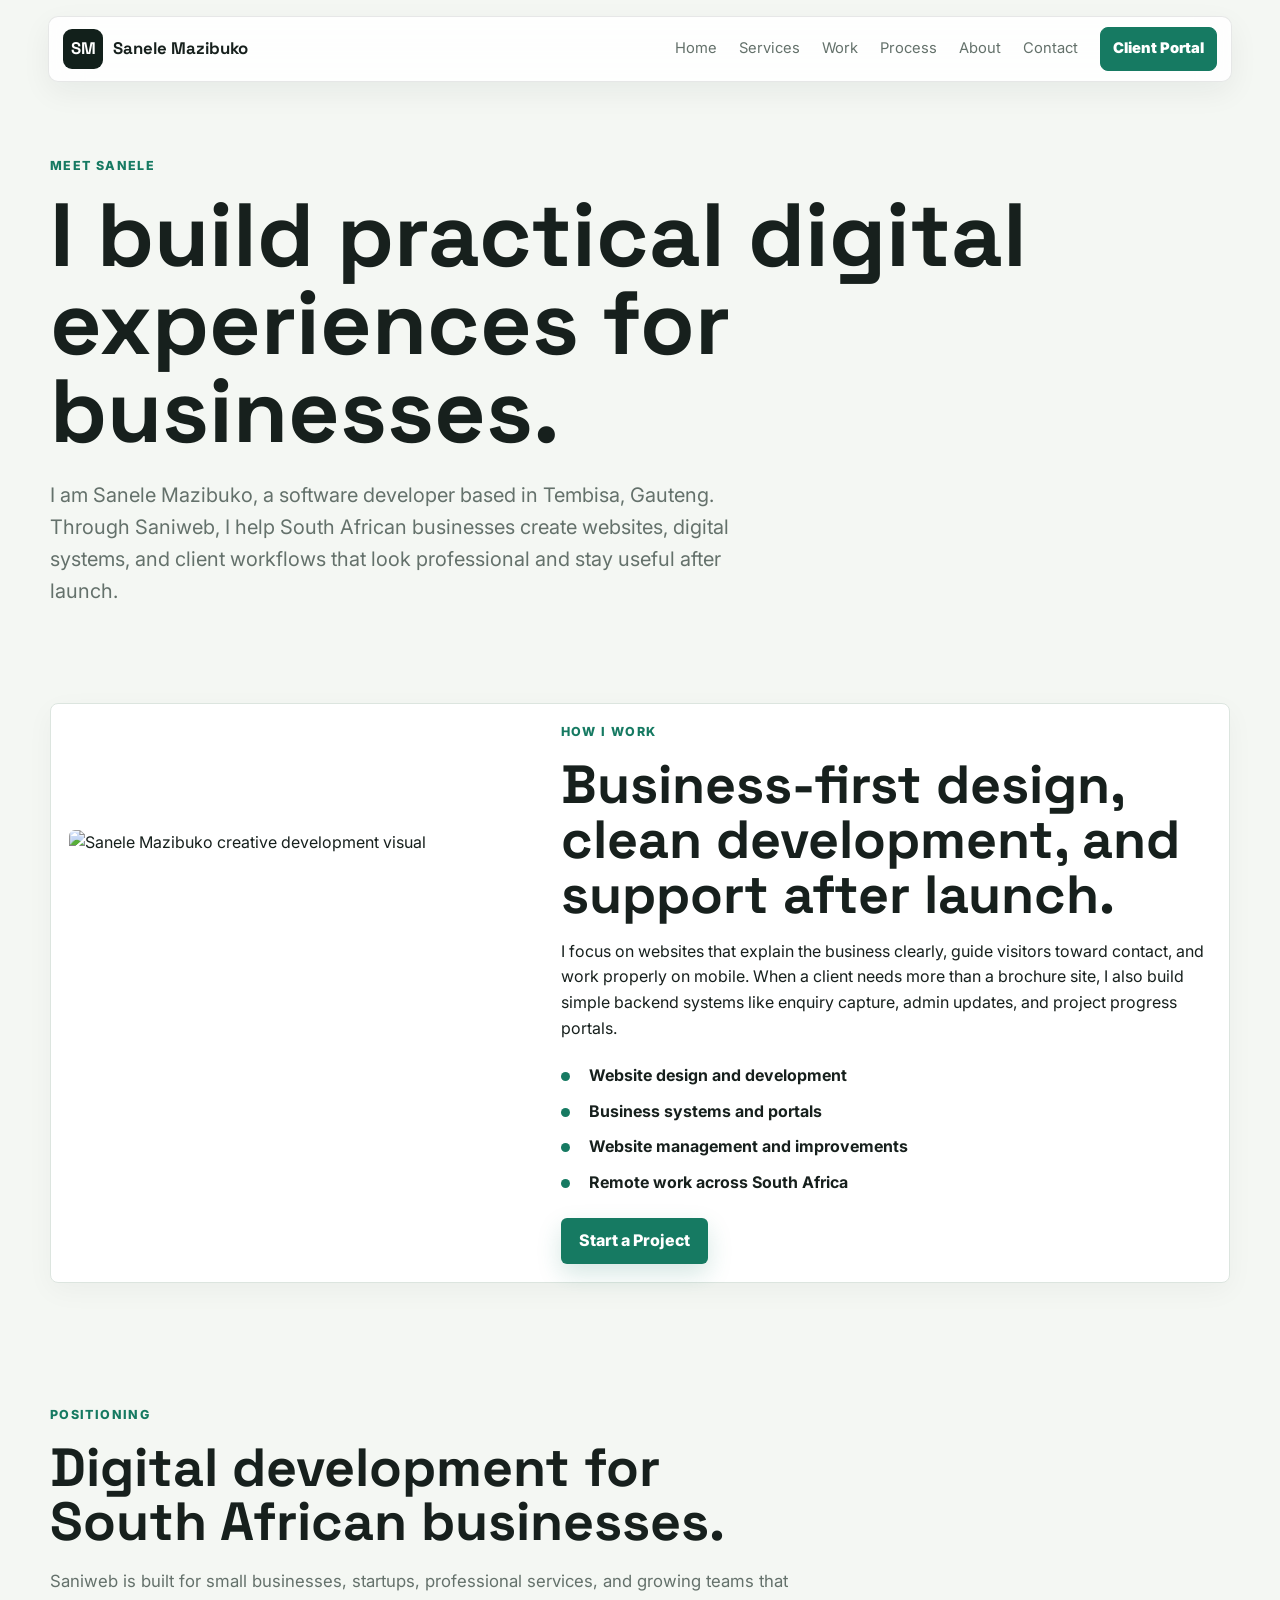
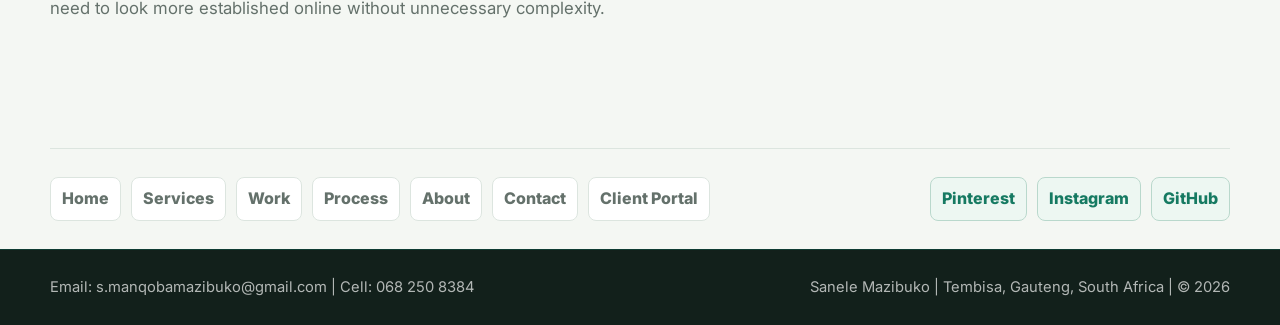
==== about.html @ ef124797 "Publish website to GitHub Pages" ====
<!DOCTYPE html>
<html lang="en">
<head>
  <meta charset="UTF-8" />
  <meta name="viewport" content="width=device-width, initial-scale=1.0" />
  <meta name="description" content="Meet Sanele Mazibuko, the software developer behind Saniweb, building websites and digital systems for South African businesses." />
  <title>About | Sanele Mazibuko</title>
  <link rel="preconnect" href="https://fonts.googleapis.com" />
  <link rel="preconnect" href="https://fonts.gstatic.com" crossorigin />
  <link href="https://fonts.googleapis.com/css2?family=Inter:wght@400;500;600;700;800&family=Space+Grotesk:wght@600;700&display=swap" rel="stylesheet" />
  <link rel="stylesheet" href="styles.css" />
</head>
<body>
  <div class="cursor-glow" aria-hidden="true"></div>
  <header class="site-header">
    <nav class="nav-shell" aria-label="Main navigation">
      <a class="brand" href="index.html" aria-label="Sanele Mazibuko home"><span class="brand-mark">SM</span><span class="brand-name">Sanele Mazibuko</span></a>
      <div class="nav-links"><a href="index.html">Home</a><a href="services.html">Services</a><a href="work.html">Work</a><a href="process.html">Process</a><a href="about.html">About</a><a href="contact.html">Contact</a><a class="nav-portal" href="login.html">Client Portal</a></div>
    </nav>
  </header>
  <main>
    <section class="page-hero section-wrap reveal">
      <p class="eyebrow dark">Meet Sanele</p>
      <h1>I build practical digital experiences for businesses.</h1>
      <p class="hero-copy">I am Sanele Mazibuko, a software developer based in Tembisa, Gauteng. Through Saniweb, I help South African businesses create websites, digital systems, and client workflows that look professional and stay useful after launch.</p>
    </section>
    <section class="about-detail section-wrap no-top">
      <div class="about-layout reveal">
        <img src="images/Dopey.jpg" alt="Sanele Mazibuko creative development visual" />
        <div>
          <p class="eyebrow dark">How I Work</p>
          <h2>Business-first design, clean development, and support after launch.</h2>
          <p>I focus on websites that explain the business clearly, guide visitors toward contact, and work properly on mobile. When a client needs more than a brochure site, I also build simple backend systems like enquiry capture, admin updates, and project progress portals.</p>
          <ul class="feature-list">
            <li>Website design and development</li>
            <li>Business systems and portals</li>
            <li>Website management and improvements</li>
            <li>Remote work across South Africa</li>
          </ul>
          <a class="button primary" href="contact.html">Start a Project</a>
        </div>
      </div>
    </section>
    <section class="why-section section-wrap no-top">
      <div class="section-heading reveal">
        <p class="eyebrow dark">Positioning</p>
        <h2>Digital development for South African businesses.</h2>
        <p>Saniweb is built for small businesses, startups, professional services, and growing teams that need to look more established online without unnecessary complexity.</p>
      </div>
    </section>
  </main>
  <section class="pre-footer section-wrap"><div class="shortcut-links" aria-label="Shortcut links"><a href="index.html">Home</a><a href="services.html">Services</a><a href="work.html">Work</a><a href="process.html">Process</a><a href="about.html">About</a><a href="contact.html">Contact</a><a href="login.html">Client Portal</a></div><div class="social-links" aria-label="Social links"><a href="https://pin.it/64vM7cFOm" target="_blank" rel="noopener">Pinterest</a><a href="https://www.instagram.com/might.be.sani?stkn=MWJxbGgycHRqeTBucQ==" target="_blank" rel="noopener">Instagram</a><a href="https://github.com/Manqoba275" target="_blank" rel="noopener">GitHub</a></div></section>
  <footer class="site-footer"><div class="footer-shell"><p>Email: s.manqobamazibuko@gmail.com | Cell: 068 250 8384</p><p>Sanele Mazibuko | Tembisa, Gauteng, South Africa | &copy; 2026</p></div></footer>
  <script src="script.js"></script>
</body>
</html>
---- styles.css ----
/* Use border-box sizing so spacing is easier to reason about. */
* { box-sizing: border-box; }
/* Define the main design tokens used across the website. */
:root {
  --ink: #f4f7f6;
  --muted: #a5b0ad;
  --paper: #070908;
  --white: #ffffff;
  --line: rgba(255, 255, 255, 0.14);
  --accent: #00e0c7;
  --accent-2: #ff5a3d;
  --deep: #050706;
  --panel: #101413;
  --panel-2: #161c1a;
  --shadow: 0 24px 70px rgba(0, 0, 0, 0.42);
}
/* Smooth scroll creates a polished section-jump experience. */
html { scroll-behavior: smooth; }
/* Style the full page with a premium neutral base. */
body {
  margin: 0;
  color: var(--ink);
  background:
    radial-gradient(circle at 20% 10%, rgba(0, 224, 199, 0.12), transparent 28%),
    radial-gradient(circle at 82% 36%, rgba(255, 90, 61, 0.08), transparent 26%),
    var(--paper);
  font-family: "Inter", Arial, sans-serif;
  line-height: 1.6;
}
/* Make images responsive by default. */
img { max-width: 100%; display: block; }
/* Keep links visually clean and inherit nearby color. */
a { color: inherit; text-decoration: none; }
/* Add an animated glow that follows the pointer. */
.cursor-glow {
  position: fixed;
  width: 80px;
  height: 80px;
  left: var(--cursor-x, 50%);
  top: var(--cursor-y, 50%);
  transform: translate(-50%, -50%);
  pointer-events: none;
  background: radial-gradient(circle, rgba(0, 224, 199, 0.07), transparent 68%);
  z-index: 1;
  transition: opacity 0.8s ease;
}
/* Keep the header fixed so customers can contact quickly. */
.site-header {
  position: fixed;
  top: 0;
  left: 0;
  right: 0;
  z-index: 10;
  padding: 18px clamp(16px, 4vw, 48px);
}
/* Create a glassy navigation shell. */
.nav-shell {
  max-width: 1180px;
  margin: 0 auto;
  display: flex;
  align-items: center;
  justify-content: space-between;
  gap: 24px;
  padding: 12px 14px;
  border: 1px solid rgba(255, 255, 255, 0.08);
  border-radius: 8px;
  color: var(--white);
  background: rgba(5, 7, 6, 0.42);
  box-shadow: 0 18px 60px rgba(0, 0, 0, 0.18);
  backdrop-filter: blur(18px);
}
/* Align the logo and brand name. */
.brand {
  display: inline-flex;
  align-items: center;
  gap: 10px;
  font-family: "Space Grotesk", sans-serif;
  font-size: 1.05rem;
  font-weight: 700;
  letter-spacing: 0;
}
/* Turn the initials into a compact animated name mark. */
.brand-mark {
  display: inline-grid;
  place-items: center;
  width: 42px;
  height: 42px;
  border-radius: 8px;
  color: var(--deep);
  background: linear-gradient(135deg, var(--accent), #f7fff9 52%, var(--accent-2));
  box-shadow: 0 0 34px rgba(0, 224, 199, 0.26);
  animation: markPulse 4.8s ease-in-out infinite;
}
/* Keep the typed name prominent without needing a logo image. */
.brand-name {
  max-width: 220px;
  line-height: 1.05;
}
/* Arrange navigation links horizontally. */
.nav-links {
  display: flex;
  align-items: center;
  gap: clamp(10px, 1.8vw, 22px);
  color: rgba(255, 255, 255, 0.82);
  font-size: 0.92rem;
}
/* Animate navigation links on hover. */
.nav-links a {
  position: relative;
  padding: 8px 0;
  transition: color 0.75s ease, transform 0.75s ease;
}
/* Draw a smooth hover line under header links. */
.nav-links a::after {
  content: "";
  position: absolute;
  left: 0;
  right: 0;
  bottom: 0;
  height: 2px;
  background: var(--accent);
  transform: scaleX(0);
  transform-origin: left;
  transition: transform 0.75s ease;
}
/* Lift and brighten links when hovered. */
.nav-links a:hover {
  color: #9ffbf0;
  transform: translateY(-2px);
}
/* Reveal the hover line under header links. */
.nav-links a:hover::after {
  transform: scaleX(1);
}
/* Make the client portal secondary but easy to find. */
.nav-links .nav-portal {
  padding: 9px 12px;
  border: 1px solid rgba(0, 224, 199, 0.34);
  border-radius: 8px;
  color: var(--deep);
  background: var(--accent);
  font-weight: 900;
}
.nav-links .nav-portal::after { display: none; }
.nav-links .nav-portal:hover {
  color: var(--deep);
  background: #d7fff9;
}
/* Style the small header call to action. */
.nav-cta {
  padding: 10px 14px;
  border-radius: 32px;
  color: var(--deep);
  background: var(--accent);
  font-weight: 700;
  transition: transform 0.75s ease, background 0.75s ease;
}
/* Add button movement on hover. */
.nav-cta:hover {
  transform: translateY(-2px);
  background: #d7fff9;
}
/* Define full-width bands used by hero and contact areas. */
.section-band {
  position: relative;
  overflow: hidden;
}
/* Define the default inner page width. */
.section-wrap {
  width: min(1180px, calc(100% - 32px));
  margin: 0 auto;
}
/* Build a strong first viewport hero. */
.hero {
  min-height: 94vh;
  display: grid;
  align-items: end;
  padding: 150px clamp(16px, 4vw, 48px) 38px;
  color: var(--white);
}
/* Split the home hero into text and image columns. */
.hero-split {
  position: relative;
  z-index: 2;
  display: grid;
  grid-template-columns: minmax(0, 0.95fr) minmax(280px, 0.72fr);
  gap: clamp(28px, 5vw, 76px);
  align-items: center;
  width: min(1180px, 100%);
  margin: 0 auto;
}
/* Position the background image behind hero content. */
.hero-bg {
  position: absolute;
  inset: 0;
  width: 100%;
  height: 100%;
  object-fit: cover;
  z-index: 0;
  transition: filter 1.4s ease, transform 1.4s ease;
}
/* Blur the hero background slightly after the visitor starts scrolling. */
body.is-scrolled .hero-bg {
  filter: blur(8px) brightness(0.82);
  transform: scale(1.04);
}
/* Create hero contrast with layered darkness. */
.hero-overlay {
  position: absolute;
  inset: 0;
  background:
    linear-gradient(90deg, rgba(3, 5, 5, 0.94), rgba(3, 5, 5, 0.7), rgba(3, 5, 5, 0.9)),
    linear-gradient(180deg, rgba(0, 224, 199, 0.12), rgba(255, 90, 61, 0.06));
  z-index: 0;
}
/* Position hero content above the background. */
.hero-content {
  position: relative;
  z-index: 2;
  width: min(760px, 100%);
  margin: 0;
  padding-bottom: 32px;
  animation: slideInText 1.4s ease both;
}
/* Style the image placed beside the homepage text. */
.hero-visual {
  position: relative;
  z-index: 2;
  align-self: center;
}
/* Frame the code image with a polished dark treatment. */
.hero-visual img {
  width: 100%;
  aspect-ratio: 4 / 5;
  object-fit: cover;
  border: 0;
  border-radius: 32px;
  box-shadow: var(--shadow);
  filter: saturate(1.05) contrast(1.08);
  animation: imageDrift 9s ease-in-out infinite;
  transition: transform 0.9s ease, filter 0.9s ease, border-color 0.9s ease;
}
/* Make the homepage image respond when hovered. */
.hero-visual:hover img {
  animation: none;
  border-color: rgba(0, 224, 199, 0.54);
  filter: saturate(1.18) contrast(1.12);
  transform: translateY(-8px) scale(1.02);
}
/* Add a small floating badge over the homepage image. */
.hero-visual-badge {
  position: absolute;
  left: 18px;
  bottom: 18px;
  max-width: calc(100% - 36px);
  padding: 10px 12px;
  border: 1px solid rgba(0, 224, 199, 0.32);
  border-radius: 8px;
  color: var(--deep);
  background: linear-gradient(135deg, var(--accent), #b8fff5);
  font-weight: 800;
  box-shadow: 0 14px 38px rgba(0, 0, 0, 0.28);
}
/* Style section labels. */
.eyebrow {
  margin: 0 0 16px;
  color: #9ffbf0;
  font-weight: 800;
  letter-spacing: 0;
  text-transform: uppercase;
  font-size: 0.78rem;
}
/* Make dark-section labels fit light backgrounds. */
.eyebrow.dark { color: var(--accent); }
/* Style the main hero heading. */
h1 {
  margin: 0;
  max-width: 980px;
  font-family: "Space Grotesk", sans-serif;
  font-size: clamp(3rem, 7vw, 6.2rem);
  line-height: 0.94;
  letter-spacing: 0;
}
/* Style standard section headings. */
h2 {
  margin: 0;
  font-family: "Space Grotesk", sans-serif;
  font-size: clamp(2.15rem, 5vw, 4.2rem);
  line-height: 1;
  letter-spacing: 0;
}
/* Style inner-page hero sections. */
.page-hero {
  padding: 164px 0 56px;
}
/* Keep page hero text readable. */
.page-hero h1 {
  max-width: 980px;
  font-size: clamp(2.7rem, 7vw, 6rem);
}
/* Make inner-page hero copy fit the dark theme. */
.page-hero .hero-copy {
  color: var(--muted);
}
/* Remove top padding when a section follows a page hero. */
.no-top {
  padding-top: 30px;
}
/* Add breathing room for full-width inner page bands. */
.page-band {
  padding-top: 78px;
}
/* Style smaller card headings. */
h3 {
  margin: 0;
  font-family: "Space Grotesk", sans-serif;
  font-size: 1.35rem;
  line-height: 1.1;
}
/* Style hero supporting text. */
.hero-copy {
  max-width: 720px;
  margin: 24px 0 0;
  color: rgba(255, 255, 255, 0.82);
  font-size: clamp(1rem, 2vw, 1.25rem);
}
/* Arrange hero buttons. */
.hero-actions {
  display: flex;
  flex-wrap: wrap;
  gap: 14px;
  margin-top: 34px;
}
/* Keep the homepage trust line close to the action buttons. */
.trust-line {
  margin: 18px 0 0;
  color: rgba(255, 255, 255, 0.78);
  font-weight: 800;
}
/* Create a reusable button style. */
.button {
  display: inline-flex;
  align-items: center;
  justify-content: center;
  min-height: 48px;
  padding: 0 20px;
  border: 0;
  border-radius: 8px;
  font: inherit;
  font-weight: 800;
  cursor: pointer;
  transition: transform 0.75s ease, box-shadow 0.75s ease, background 0.75s ease;
}
/* Style the main action button. */
.button.primary {
  color: var(--deep);
  background: linear-gradient(135deg, var(--accent), #b8fff5);
  box-shadow: 0 16px 44px rgba(0, 224, 199, 0.28);
  position: relative;
  overflow: hidden;
}
/* Add a subtle shine across primary buttons. */
.button.primary::after {
  content: "";
  position: absolute;
  inset: 0;
  background: linear-gradient(110deg, transparent 20%, rgba(255, 255, 255, 0.62), transparent 56%);
  transform: translateX(-120%);
  transition: transform 0.9s ease;
}
.button.primary:hover::after { transform: translateX(120%); }
/* Style secondary transparent buttons. */
.button.ghost {
  color: var(--white);
  border: 1px solid rgba(0, 224, 199, 0.32);
  background: rgba(0, 224, 199, 0.08);
}
/* Lift buttons when hovered. */
.button:hover {
  transform: translateY(-3px);
  box-shadow: 0 20px 50px rgba(17, 19, 21, 0.22);
}
/* Layout hero metrics in a glass strip. */
.hero-metrics {
  position: relative;
  z-index: 2;
  width: min(1180px, 100%);
  margin: 0 auto;
  display: grid;
  grid-template-columns: repeat(3, 1fr);
  gap: 18px;
}
/* Space the moved homepage metrics below the What I Do copy. */
.service-metrics {
  margin: -16px 0 34px;
}
/* Space each metric cell. */
.hero-metrics article {
  padding: 0;
  border-right: 0;
}
/* Remove the final right border. */
.hero-metrics article:last-child { border-right: 0; }
/* Make metric values stand out. */
.hero-metrics strong {
  display: block;
  font-family: "Space Grotesk", sans-serif;
  font-size: 2rem;
}
/* Style metric captions. */
.hero-metrics span {
  color: rgba(255, 255, 255, 0.74);
}
/* Add generous spacing to service and process sections. */
.services,
.process {
  padding: 108px 0;
}
/* Keep intro text readable. */
.section-heading {
  max-width: 760px;
  margin-bottom: 42px;
}
/* Style section intro paragraphs. */
.section-heading p:last-child {
  margin: 18px 0 0;
  color: var(--muted);
  font-size: 1.05rem;
}
/* Build the responsive services grid. */
.service-grid {
  display: grid;
  grid-template-columns: repeat(4, 1fr);
  gap: 18px;
}
/* Limit compact homepage cards to three columns. */
.compact-grid {
  grid-template-columns: repeat(4, 1fr);
}
/* Style individual service cards. */
.service-card {
  position: relative;
  overflow: hidden;
  min-height: 310px;
  padding: 28px;
  border: 1px solid var(--line);
  border-radius: 8px;
  background: linear-gradient(180deg, rgba(22, 28, 26, 0.96), rgba(10, 14, 13, 0.96));
  box-shadow: 0 12px 40px rgba(0, 0, 0, 0.24);
  transition: transform 0.9s ease, box-shadow 0.9s ease, border-color 0.9s ease, opacity 0.9s ease;
}
/* Add a premium moving edge glow to service cards. */
.service-card::before,
.project-card::before,
.portal-card::before,
.contact-form::before,
.admin-panel::before,
.email-marketing-panel::before {
  content: "";
  position: absolute;
  inset: -1px;
  border-radius: inherit;
  background: linear-gradient(135deg, rgba(0, 224, 199, 0.38), transparent 34%, rgba(255, 90, 61, 0.22));
  opacity: 0;
  pointer-events: none;
  transition: opacity 0.8s ease;
}
.service-card:hover::before,
.project-card:hover::before,
.portal-card:hover::before,
.contact-form:hover::before,
.admin-panel:hover::before,
.email-marketing-panel:hover::before {
  opacity: 1;
}
/* Lift service cards on hover. */
.service-card:hover {
  transform: translateY(-8px);
  border-color: rgba(0, 224, 199, 0.45);
  box-shadow: var(--shadow);
}
/* Shrink homepage service cards when another card is being hovered. */
.compact-grid:has(.service-card:hover) .service-card {
  opacity: 0.58;
  transform: scale(0.92);
}
/* Expand the active homepage service card above the others. */
.compact-grid:has(.service-card:hover) .service-card:hover {
  position: relative;
  z-index: 3;
  opacity: 1;
  transform: translateY(-10px) scale(1.08);
  border-color: rgba(0, 224, 199, 0.56);
  box-shadow: var(--shadow);
}
/* Style numeric service icons. */
.service-icon {
  display: inline-flex;
  align-items: center;
  justify-content: center;
  width: 46px;
  height: 46px;
  margin-bottom: 52px;
  border-radius: 8px;
  color: var(--deep);
  background: var(--accent);
  font-weight: 800;
}
/* Style service descriptions. */
.service-card p {
  margin: 18px 0 0;
  color: var(--muted);
}
/* Shared grids for business proof sections. */
.selected-work,
.why-section,
.who-section,
.about-preview,
.about-detail {
  padding-bottom: 108px;
}
/* Build case-study and about layouts. */
.case-card,
.about-layout {
  display: grid;
  grid-template-columns: minmax(280px, 0.8fr) minmax(0, 1.2fr);
  gap: clamp(24px, 5vw, 58px);
  align-items: center;
  padding: 26px;
  border: 1px solid rgba(0, 224, 199, 0.16);
  border-radius: 8px;
  background: linear-gradient(145deg, rgba(22, 28, 26, 0.96), rgba(9, 12, 11, 0.98));
  box-shadow: var(--shadow);
}
.case-card img,
.about-layout img {
  width: 100%;
  aspect-ratio: 4 / 3;
  object-fit: cover;
  border-radius: 8px;
}
/* Keep feature lists clean and easy to scan. */
.feature-list {
  list-style: none;
  display: grid;
  gap: 10px;
  margin: 22px 0;
  padding: 0;
}
.feature-list li {
  position: relative;
  padding-left: 28px;
  color: var(--ink);
  font-weight: 700;
}
.feature-list li::before {
  content: "";
  position: absolute;
  left: 0;
  top: 9px;
  width: 12px;
  height: 12px;
  border-radius: 4px;
  background: var(--accent);
  box-shadow: 0 0 18px rgba(0, 224, 199, 0.24);
}
/* Layout reasons and audience cards. */
.reason-grid,
.help-grid {
  display: grid;
  grid-template-columns: repeat(4, minmax(0, 1fr));
  gap: 18px;
}
.reason-card,
.help-card,
.package-card {
  position: relative;
  overflow: hidden;
  padding: 26px;
  border: 1px solid var(--line);
  border-radius: 8px;
  background: linear-gradient(180deg, rgba(22, 28, 26, 0.96), rgba(10, 14, 13, 0.96));
  box-shadow: 0 12px 40px rgba(0, 0, 0, 0.22);
  transition: transform 0.8s ease, border-color 0.8s ease, box-shadow 0.8s ease;
}
.reason-card:hover,
.help-card:hover,
.package-card:hover {
  transform: translateY(-7px);
  border-color: rgba(0, 224, 199, 0.45);
  box-shadow: var(--shadow);
}
.reason-card span {
  display: block;
  margin-bottom: 34px;
  color: var(--accent);
  font-weight: 900;
}
.reason-card p,
.help-card p,
.package-card p {
  color: var(--muted);
}
/* Style package pricing. */
.package-grid {
  display: grid;
  grid-template-columns: repeat(3, minmax(0, 1fr));
  gap: 18px;
}
.package-card {
  display: flex;
  min-height: 520px;
  flex-direction: column;
}
.featured-package {
  border-color: rgba(0, 224, 199, 0.44);
  background:
    linear-gradient(145deg, rgba(0, 224, 199, 0.14), rgba(255, 90, 61, 0.08)),
    linear-gradient(180deg, rgba(22, 28, 26, 0.98), rgba(10, 14, 13, 0.98));
}
.price {
  display: block;
  margin: 8px 0 8px;
  color: #9ffbf0;
  font-family: "Space Grotesk", sans-serif;
  font-size: 1.45rem;
}
.package-card .button {
  margin-top: auto;
}
/* Convert section calls to action into strong closing panels. */
.section-cta,
.final-cta-panel {
  margin-top: 48px;
  padding: 30px;
  border: 1px solid rgba(0, 224, 199, 0.18);
  border-radius: 8px;
  background:
    linear-gradient(135deg, rgba(0, 224, 199, 0.12), rgba(255, 90, 61, 0.08)),
    rgba(10, 14, 13, 0.96);
}
.section-cta {
  display: flex;
  align-items: center;
  justify-content: space-between;
  gap: 18px;
}
.final-cta {
  padding-bottom: 108px;
}
.final-cta-panel {
  display: grid;
  gap: 18px;
  text-align: center;
  place-items: center;
}
/* Style the dark portfolio proof band. */
.dark-panel {
  background:
    linear-gradient(135deg, rgba(13, 18, 17, 0.98), rgba(5, 7, 6, 0.98)),
    var(--deep);
}
/* Lay out the work section. */
.work-layout {
  display: grid;
  grid-template-columns: 0.9fr 1.1fr;
  gap: clamp(34px, 6vw, 84px);
  align-items: center;
  padding: 112px 0;
}
/* Style the work copy paragraph. */
.work-copy p:not(.eyebrow) {
  margin: 22px 0 0;
  color: var(--muted);
  font-size: 1.05rem;
}
/* Remove default list spacing and bullets. */
.check-list {
  list-style: none;
  padding: 0;
  margin: 26px 0 0;
  display: grid;
  gap: 12px;
}
/* Add custom check items. */
.check-list li {
  position: relative;
  padding-left: 30px;
  color: var(--ink);
  font-weight: 700;
}
/* Draw the custom check marker. */
.check-list li::before {
  content: "";
  position: absolute;
  left: 0;
  top: 8px;
  width: 14px;
  height: 14px;
  border-radius: 4px;
  background: var(--accent);
}
/* Create the portfolio visual area. */
.showcase {
  position: relative;
  min-height: 520px;
}
/* Style the showcase image. */
.showcase > img {
  width: 82%;
  height: 520px;
  object-fit: cover;
  margin-left: auto;
  border-radius: 8px;
  box-shadow: var(--shadow);
}
/* Style the floating code card. */
.code-card {
  position: absolute;
  left: 0;
  bottom: 38px;
  width: min(360px, 88%);
  padding: 18px;
  border-radius: 8px;
  color: #eafaf7;
  background: rgba(5, 7, 6, 0.94);
  box-shadow: var(--shadow);
  transform: rotate(-2deg);
  animation: floatCard 8s ease-in-out infinite;
}
/* Display the fake window dots. */
.dot-row {
  display: flex;
  gap: 7px;
  margin-bottom: 14px;
}
/* Style each fake window dot. */
.dot-row i {
  width: 10px;
  height: 10px;
  border-radius: 50%;
  background: var(--accent-2);
}
/* Style code text inside the card. */
pre {
  margin: 0;
  white-space: pre-wrap;
  font-size: 0.92rem;
}
/* Build the timeline grid. */
.timeline {
  display: grid;
  grid-template-columns: repeat(3, 1fr);
  gap: 18px;
}
/* Style timeline step cards. */
.timeline-item {
  position: relative;
  overflow: hidden;
  padding: 28px;
  border-left: 4px solid var(--accent);
  border-radius: 8px;
  background: linear-gradient(180deg, rgba(22, 28, 26, 0.96), rgba(10, 14, 13, 0.96));
  box-shadow: 0 14px 40px rgba(0, 0, 0, 0.26);
  transition: transform 0.8s ease, border-color 0.8s ease;
}
.timeline-item:hover {
  transform: translateY(-7px);
  border-left-color: var(--accent-2);
}
/* Style timeline step numbers. */
.timeline-item span {
  display: block;
  margin-bottom: 38px;
  color: var(--accent);
  font-weight: 800;
}
/* Style timeline text. */
.timeline-item p {
  margin: 16px 0 0;
  color: var(--muted);
}
/* Build the final contact section. */
.contact {
  color: var(--white);
}
/* Give the standalone contact page enough height below the fixed header. */
.contact-page {
  min-height: 100vh;
  padding-top: 56px;
}
/* Position the contact image behind content. */
.contact-bg {
  position: absolute;
  inset: 0;
  width: 100%;
  height: 100%;
  object-fit: cover;
  z-index: 0;
}
/* Darken the contact image. */
.contact-overlay {
  position: absolute;
  inset: 0;
  background: linear-gradient(90deg, rgba(3, 5, 5, 0.96), rgba(3, 5, 5, 0.82));
  z-index: 0;
}
/* Layout contact text and form. */
.contact-layout {
  position: relative;
  z-index: 2;
  display: grid;
  grid-template-columns: 0.9fr 1.1fr;
  gap: clamp(30px, 6vw, 72px);
  align-items: center;
  padding: 112px 0;
}
/* Style the contact copy. */
.contact-copy p:not(.eyebrow) {
  color: rgba(255, 255, 255, 0.74);
  font-size: 1.05rem;
}
/* Arrange contact details. */
.contact-details {
  display: grid;
  gap: 8px;
  margin-top: 30px;
  font-weight: 800;
}
/* Highlight contact email. */
.contact-details a {
  color: #9ffbf0;
}
/* Style the WhatsApp contact link as a clear button. */
.whatsapp-button {
  display: inline-flex;
  width: max-content;
  align-items: center;
  justify-content: center;
  min-height: 44px;
  padding: 0 14px;
  border: 1px solid rgba(0, 224, 199, 0.28);
  border-radius: 8px;
  color: var(--deep) !important;
  background: linear-gradient(135deg, #25d366, #b8fff5);
  box-shadow: 0 14px 34px rgba(37, 211, 102, 0.2);
  transition: transform 0.75s ease, box-shadow 0.75s ease;
}
/* Lift the WhatsApp button when hovered. */
.whatsapp-button:hover {
  transform: translateY(-2px);
  box-shadow: 0 18px 42px rgba(37, 211, 102, 0.28);
}
/* Build the contact form grid. */
.contact-form {
  position: relative;
  overflow: hidden;
  display: grid;
  grid-template-columns: repeat(2, 1fr);
  gap: 16px;
  padding: 24px;
  border: 1px solid rgba(0, 224, 199, 0.22);
  border-radius: 8px;
  background: rgba(5, 7, 6, 0.62);
  backdrop-filter: blur(18px);
  box-shadow: 0 24px 70px rgba(0, 0, 0, 0.3);
}
/* Create responsive portal form and dashboard columns. */
.portal-grid {
  display: grid;
  grid-template-columns: repeat(2, minmax(0, 1fr));
  gap: 18px;
  padding-bottom: 108px;
}
/* Style login, signup, and empty-state panels. */
.portal-card {
  position: relative;
  overflow: hidden;
  display: grid;
  gap: 16px;
  padding: 26px;
  border: 1px solid rgba(0, 224, 199, 0.18);
  border-radius: 8px;
  background: linear-gradient(180deg, rgba(22, 28, 26, 0.96), rgba(10, 14, 13, 0.96));
  box-shadow: 0 14px 42px rgba(0, 0, 0, 0.25);
  transition: transform 0.8s ease, border-color 0.8s ease, box-shadow 0.8s ease;
}
.portal-card:hover {
  transform: translateY(-6px);
  border-color: rgba(0, 224, 199, 0.42);
  box-shadow: var(--shadow);
}
/* Keep portal card copy readable. */
.portal-card p {
  margin: 0;
  color: var(--muted);
}
/* Hide private admin areas until they are needed. */
.is-hidden {
  display: none !important;
}
/* Make the owner reveal button almost invisible. */
.hidden-admin-trigger {
  justify-self: end;
  width: 18px;
  height: 18px;
  border: 0;
  color: transparent;
  background: transparent;
  cursor: pointer;
}
/* Layout the My Work dashboard. */
.portal-work {
  display: grid;
  grid-template-columns: minmax(0, 1.05fr) minmax(320px, 0.7fr);
  gap: 20px;
  padding-bottom: 108px;
}
/* Stack project request cards. */
.project-list {
  display: grid;
  gap: 18px;
}
/* Style portal project cards. */
.portal-project {
  min-height: 0;
}
/* Style missing project links. */
.empty-link {
  color: var(--muted);
  font-weight: 800;
}
/* Style the private admin project editor. */
.admin-panel {
  grid-column: 1 / -1;
  padding: 26px;
  border: 1px solid rgba(255, 90, 61, 0.3);
  border-radius: 8px;
  background: rgba(255, 90, 61, 0.08);
}
/* Keep admin panel copy readable. */
.admin-panel p {
  color: var(--muted);
}
/* Style the always-visible email marketing suggestion. */
.email-marketing-panel {
  display: grid;
  align-content: start;
  gap: 18px;
  padding: 26px;
  border: 1px solid rgba(0, 224, 199, 0.18);
  border-radius: 8px;
  background:
    linear-gradient(180deg, rgba(12, 18, 17, 0.96), rgba(5, 7, 6, 0.96)),
    var(--deep);
  box-shadow: var(--shadow);
}
/* Keep email panel paragraphs tidy. */
.email-marketing-panel p {
  margin: 0;
  color: var(--muted);
}
/* Layout the simple email marketing charts. */
.chart-grid {
  display: grid;
  grid-template-columns: repeat(3, 1fr);
  gap: 10px;
}
/* Style each chart metric. */
.chart-grid article {
  min-height: 104px;
  display: grid;
  align-content: end;
  gap: 6px;
  padding: 14px;
  border-radius: 8px;
  background: linear-gradient(180deg, rgba(0, 224, 199, 0.18), rgba(0, 224, 199, 0.04));
}
/* Make chart values stand out. */
.chart-grid strong {
  font-family: "Space Grotesk", sans-serif;
  font-size: 1.55rem;
}
/* Keep chart labels compact. */
.chart-grid span {
  color: var(--muted);
  font-weight: 800;
  font-size: 0.78rem;
}
/* Style the sample email block. */
.email-example {
  padding: 18px;
  border-radius: 8px;
  background: rgba(255, 255, 255, 0.05);
}
/* Keep example email headings compact. */
.email-example h3 {
  margin-bottom: 10px;
}
/* Make full-width form rows span both columns. */
.full {
  grid-column: 1 / -1;
}
/* Stack labels and controls. */
label {
  display: grid;
  gap: 8px;
  font-weight: 800;
}
/* Style form label text. */
label span {
  font-size: 0.88rem;
}
/* Style shared form controls. */
input,
select,
textarea {
  width: 100%;
  border: 1px solid rgba(0, 224, 199, 0.2);
  border-radius: 8px;
  padding: 14px 15px;
  color: var(--white);
  background: rgba(8, 12, 11, 0.74);
  font: inherit;
  outline: none;
  transition: border-color 0.75s ease, box-shadow 0.75s ease, background 0.75s ease;
}
/* Keep dropdown options readable. */
select option {
  color: #111315;
}
/* Set a comfortable message box height. */
textarea {
  min-height: 132px;
  resize: vertical;
}
/* Style placeholder text. */
::placeholder {
  color: rgba(255, 255, 255, 0.56);
}
/* Highlight focused form controls. */
input:focus,
select:focus,
textarea:focus {
  border-color: var(--accent);
  box-shadow: 0 0 0 4px rgba(0, 224, 199, 0.16);
  background: rgba(5, 7, 6, 0.86);
}
/* Style backend response text. */
.form-status {
  min-height: 24px;
  margin: 0;
  color: #9ffbf0;
  font-weight: 800;
}
/* Style the footer. */
.site-footer {
  padding: 26px clamp(16px, 4vw, 48px);
  color: rgba(255, 255, 255, 0.72);
  background: var(--deep);
  border-top: 1px solid rgba(0, 224, 199, 0.14);
}
/* Place shortcuts and socials above the footer. */
.pre-footer {
  display: flex;
  align-items: center;
  justify-content: space-between;
  gap: 24px;
  padding: 38px 0;
  border-top: 1px solid rgba(0, 224, 199, 0.12);
}
/* Layout shortcut links beside social links. */
.shortcut-links {
  display: flex;
  flex-wrap: wrap;
  gap: 10px;
}
/* Style shortcut links to match the dark interface. */
.shortcut-links a {
  padding: 8px 11px;
  border-radius: 8px;
  color: rgba(255, 255, 255, 0.78);
  background: rgba(255, 255, 255, 0.04);
  font-weight: 800;
  transition: transform 0.75s ease, color 0.75s ease, background 0.75s ease;
}
/* Animate shortcut links on hover. */
.shortcut-links a:hover {
  color: #9ffbf0;
  background: rgba(0, 224, 199, 0.1);
  transform: translateY(-2px);
}
/* Layout footer content with credits on the left. */
.footer-shell {
  width: min(1180px, 100%);
  margin: 0 auto;
  display: flex;
  justify-content: space-between;
  gap: 18px;
  font-size: 0.92rem;
}
/* Keep footer paragraphs tidy. */
.footer-shell p {
  margin: 0;
}
/* Make the credits visibly left aligned. */
.credits {
  text-align: left;
}
/* Layout footer social placeholders. */
.social-links {
  display: flex;
  flex-wrap: wrap;
  gap: 10px;
  justify-content: flex-end;
}
/* Style each social placeholder link. */
.social-links a {
  padding: 8px 11px;
  border: 1px solid rgba(0, 224, 199, 0.22);
  border-radius: 8px;
  color: #9ffbf0;
  background:
    linear-gradient(135deg, rgba(0, 224, 199, 0.1), rgba(255, 90, 61, 0.06)),
    rgba(0, 224, 199, 0.06);
  font-weight: 800;
  transition: transform 0.75s ease, border-color 0.75s ease, background 0.75s ease, color 0.75s ease;
}
/* Animate social links on hover. */
.social-links a:hover {
  color: var(--white);
  transform: translateY(-4px);
  border-color: rgba(0, 224, 199, 0.58);
  background: rgba(0, 224, 199, 0.16);
}
/* Add spacing around the website links section. */
.projects {
  padding: 108px 0;
}
/* Build the website links grid. */
.project-grid {
  display: grid;
  grid-template-columns: repeat(3, 1fr);
  gap: 18px;
}
/* Style each editable website link card. */
.project-card {
  position: relative;
  overflow: hidden;
  min-height: 260px;
  display: flex;
  flex-direction: column;
  justify-content: space-between;
  gap: 20px;
  padding: 26px;
  border: 1px solid var(--line);
  border-radius: 8px;
  background: linear-gradient(180deg, rgba(22, 28, 26, 0.96), rgba(10, 14, 13, 0.96));
  box-shadow: 0 12px 40px rgba(0, 0, 0, 0.24);
  transition: transform 0.9s ease, border-color 0.9s ease, box-shadow 0.9s ease;
}
/* Make the live highlighted project feel more finished. */
.featured-project {
  background:
    linear-gradient(145deg, rgba(0, 224, 199, 0.18), rgba(255, 90, 61, 0.1)),
    linear-gradient(180deg, rgba(22, 28, 26, 0.98), rgba(10, 14, 13, 0.98));
}
/* Lift project cards when hovered. */
.project-card:hover {
  transform: translateY(-8px);
  border-color: rgba(0, 224, 199, 0.45);
  box-shadow: var(--shadow);
}
/* Style project card labels. */
.project-card span {
  color: var(--accent);
  font-weight: 800;
  text-transform: uppercase;
  font-size: 0.82rem;
}
/* Style project card titles. */
.project-card strong {
  display: block;
  font-family: "Space Grotesk", sans-serif;
  font-size: 1.45rem;
  line-height: 1.12;
}
/* Style project card descriptions. */
.project-card p {
  margin: 0;
  color: var(--muted);
}
/* Style visible live URLs on project cards. */
.project-card em {
  width: max-content;
  max-width: 100%;
  padding: 7px 10px;
  border-radius: 8px;
  color: var(--deep);
  background: var(--accent);
  font-style: normal;
  font-weight: 900;
}
/* Arrange extra website imagery in a polished strip. */
.image-strip {
  display: grid;
  grid-template-columns: repeat(3, 1fr);
  gap: 18px;
  padding: 0 0 108px;
}
/* Style each image in the visual proof strip. */
.image-strip img {
  width: 100%;
  aspect-ratio: 4 / 3;
  object-fit: cover;
  border: 1px solid rgba(0, 224, 199, 0.18);
  border-radius: 8px;
  box-shadow: 0 18px 48px rgba(0, 0, 0, 0.26);
  filter: saturate(1.05) contrast(1.05);
  transition: transform 0.9s ease, border-color 0.9s ease;
}
/* Lift proof strip images when hovered. */
.image-strip img:hover {
  transform: translateY(-6px);
  border-color: rgba(0, 224, 199, 0.45);
}
/* Initial state for scroll reveal animations. */
.reveal {
  opacity: 0;
  transform: translateY(28px);
  transition: opacity 1.2s ease, transform 1.2s ease;
}
/* Active state for visible animated elements. */
.reveal.is-visible {
  opacity: 1;
  transform: translateY(0);
}
/* Animate the floating code card gently. */
@keyframes floatCard {
  0%, 100% { transform: translateY(0) rotate(-2deg); }
  50% { transform: translateY(-14px) rotate(1deg); }
}
/* Slide the homepage text in from the left. */
@keyframes slideInText {
  0% { opacity: 0; transform: translateX(-44px); }
  100% { opacity: 1; transform: translateX(0); }
}
/* Float the homepage side image gently. */
@keyframes imageDrift {
  0%, 100% { transform: translateY(0) rotate(0deg); }
  50% { transform: translateY(-12px) rotate(1deg); }
}
/* Animate the small text brand mark. */
@keyframes markPulse {
  0%, 100% { transform: translateY(0) scale(1); box-shadow: 0 0 24px rgba(0, 224, 199, 0.18); }
  50% { transform: translateY(-2px) scale(1.04); box-shadow: 0 0 44px rgba(0, 224, 199, 0.38); }
}
/* Respect visitors who prefer reduced motion. */
@media (prefers-reduced-motion: reduce) {
  * {
    animation-duration: 0.01ms !important;
    animation-iteration-count: 1 !important;
    scroll-behavior: auto !important;
    transition-duration: 0.01ms !important;
  }
}
/* Adapt layout for tablets. */
@media (max-width: 980px) {
  .nav-links { display: none; }
  .brand-name { max-width: 190px; }
  .service-grid { grid-template-columns: repeat(2, 1fr); }
  .compact-grid { grid-template-columns: repeat(2, 1fr); }
  .project-grid { grid-template-columns: 1fr; }
  .image-strip { grid-template-columns: 1fr; }
  .portal-grid { grid-template-columns: 1fr; }
  .portal-work { grid-template-columns: 1fr; }
  .hero-split { grid-template-columns: 1fr; }
  .hero-visual { max-width: 460px; }
  .work-layout,
  .contact-layout { grid-template-columns: 1fr; }
  .showcase > img { width: 100%; }
  .timeline { grid-template-columns: 1fr; }
}
/* Adapt layout for phones. */
@media (max-width: 640px) {
  .site-header { padding: 12px; }
  .nav-shell { gap: 12px; }
  .nav-cta { display: none; }
  .hero { min-height: 92vh; padding-top: 118px; }
  .hero-visual img { aspect-ratio: 16 / 11; }
  .hero-metrics { grid-template-columns: 1fr; }
  .hero-metrics article { border-right: 0; border-bottom: 0; }
  .hero-metrics article:last-child { border-bottom: 0; }
  .service-grid { grid-template-columns: 1fr; }
  .compact-grid { grid-template-columns: 1fr; }
  .chart-grid { grid-template-columns: 1fr; }
  .contact-form { grid-template-columns: 1fr; }
  .footer-shell { flex-direction: column; }
  .pre-footer { align-items: flex-start; flex-direction: column; }
  .social-links { justify-content: flex-start; }
  .project-card em { width: 100%; text-align: center; }
  .showcase { min-height: 420px; }
  .showcase > img { height: 420px; }
}

/* Professional visual system refresh. */
:root {
  --paper: #f4f7f3;
  --ink: #17201d;
  --muted: #64716b;
  --white: #ffffff;
  --line: #dce5df;
  --accent: #167a62;
  --accent-2: #e37b42;
  --deep: #12201b;
  --panel: #ffffff;
  --panel-2: #eef3ef;
  --shadow: 0 18px 50px rgba(23, 32, 29, 0.10);
}

body {
  background: var(--paper);
  color: var(--ink);
  font-size: 16px;
}

body::before {
  content: "";
  position: fixed;
  inset: 0;
  pointer-events: none;
  z-index: -1;
  opacity: .28;
  background-image: radial-gradient(rgba(22, 122, 98, .12) .6px, transparent .6px);
  background-size: 18px 18px;
  mask-image: linear-gradient(to bottom, black, transparent 72%);
}

.cursor-glow { display: none; }

.site-header {
  padding: 16px clamp(16px, 4vw, 48px);
}

.nav-shell {
  max-width: 1240px;
  padding: 10px 14px;
  border: 1px solid rgba(23, 32, 29, .10);
  border-radius: 10px;
  color: var(--ink);
  background: rgba(255, 255, 255, .88);
  box-shadow: 0 10px 30px rgba(23, 32, 29, .06);
  backdrop-filter: blur(16px);
}

.brand { color: var(--ink); }
.brand-mark {
  width: 40px;
  height: 40px;
  border-radius: 9px;
  color: var(--white);
  background: var(--deep);
  box-shadow: none;
  animation: none;
}
.brand-name { max-width: none; }

.nav-links { color: var(--muted); }
.nav-links a { transition-duration: .2s; }
.nav-links a:hover { color: var(--accent); transform: none; }
.nav-links a::after { background: var(--accent); transition-duration: .2s; }
.nav-links .nav-portal {
  color: var(--white);
  background: var(--accent);
  border-color: var(--accent);
}
.nav-links .nav-portal:hover { color: var(--white); background: #0f654f; }

.hero {
  min-height: 760px;
  padding-top: 150px;
  padding-bottom: 62px;
}
.hero-overlay {
  background: linear-gradient(90deg, rgba(8, 17, 14, .94), rgba(8, 17, 14, .68) 55%, rgba(8, 17, 14, .32));
}
.hero-bg { filter: saturate(.78) brightness(.72); }
body.is-scrolled .hero-bg { filter: saturate(.78) brightness(.62); transform: scale(1.02); }
.hero-content { animation: none; }
.hero-visual img {
  border-radius: 10px;
  border: 1px solid rgba(255, 255, 255, .25);
  box-shadow: 0 24px 70px rgba(0, 0, 0, .28);
}
.hero-visual:hover img { transform: none; }

h1, h2, h3 { color: var(--ink); }
.hero h1, .contact h1, .dark-panel h1 { color: var(--white); }
h1 { font-size: clamp(3rem, 6.8vw, 5.8rem); line-height: .98; }
h2 { font-size: clamp(2rem, 4.2vw, 3.5rem); line-height: 1.02; }
h3 { font-size: 1.25rem; }
.eyebrow { color: #bfe9dd; letter-spacing: .11em; }
.eyebrow.dark { color: var(--accent); }
.hero-copy { color: rgba(255, 255, 255, .78); }
.page-hero { padding-top: 156px; padding-bottom: 66px; }
.page-hero .hero-copy { color: var(--muted); }

.button {
  min-height: 46px;
  padding: 0 18px;
  border-radius: 6px;
  transition: transform .2s ease, box-shadow .2s ease, background .2s ease;
}
.button.primary {
  color: var(--white);
  background: var(--accent);
  box-shadow: 0 10px 24px rgba(22, 122, 98, .18);
}
.button.primary::after { display: none; }
.button.ghost {
  color: var(--ink);
  border-color: rgba(23, 32, 29, .18);
  background: transparent;
}
.hero .button.ghost, .contact .button.ghost, .dark-panel .button.ghost { color: var(--white); border-color: rgba(255, 255, 255, .35); }
.button:hover { transform: translateY(-2px); box-shadow: 0 12px 24px rgba(23, 32, 29, .12); }

.services, .process { padding: 92px 0; }
.section-heading { margin-bottom: 34px; }
.section-heading p:last-child { color: var(--muted); }
.service-grid, .compact-grid { gap: 16px; }
.service-card, .reason-card, .help-card, .package-card, .portal-card, .project-card {
  border: 1px solid var(--line);
  border-radius: 8px;
  color: var(--ink);
  background: var(--white);
  box-shadow: 0 8px 26px rgba(23, 32, 29, .04);
  transition: transform .2s ease, border-color .2s ease, box-shadow .2s ease;
}
.service-card { min-height: 270px; padding: 24px; }
.service-card::before, .project-card::before, .portal-card::before, .contact-form::before, .admin-panel::before, .email-marketing-panel::before { display: none; }
.service-card:hover, .reason-card:hover, .help-card:hover, .package-card:hover, .portal-card:hover, .project-card:hover {
  transform: translateY(-4px);
  border-color: rgba(22, 122, 98, .38);
  box-shadow: var(--shadow);
}
.compact-grid:has(.service-card:hover) .service-card { opacity: 1; transform: none; }
.compact-grid:has(.service-card:hover) .service-card:hover { transform: translateY(-4px); }
.service-icon {
  width: 42px;
  height: 42px;
  margin-bottom: 46px;
  border-radius: 6px;
  color: var(--white);
  background: var(--accent);
}
.service-card p, .reason-card p, .help-card p, .package-card p { color: var(--muted); }
.hero-metrics strong { color: var(--white); }
.hero-metrics span { color: rgba(255, 255, 255, .68); }

.selected-work, .why-section, .who-section, .about-preview, .about-detail { padding-bottom: 92px; }
.case-card, .about-layout {
  padding: 18px;
  border: 1px solid var(--line);
  border-radius: 8px;
  background: var(--white);
  box-shadow: 0 8px 28px rgba(23, 32, 29, .04);
}
.case-card img, .about-layout img { border-radius: 6px; }
.feature-list li { color: var(--ink); }
.feature-list li::before { width: 9px; height: 9px; border-radius: 50%; background: var(--accent); box-shadow: none; }
.reason-card, .help-card, .package-card { padding: 24px; }
.reason-card span { color: var(--accent); }
.package-card { min-height: 500px; }
.featured-package { border-color: rgba(22, 122, 98, .48); background: #edf7f2; }
.price { color: var(--accent); }
.section-cta, .final-cta-panel {
  border: 1px solid #c8ded5;
  border-radius: 8px;
  background: #e8f2ed;
}
.final-cta-panel h2 { max-width: 780px; }

.dark-panel { background: var(--deep); }
.work-layout { padding: 126px 0 108px; }
.work-copy p:not(.eyebrow) { color: rgba(255, 255, 255, .72); }
.showcase > img { border-radius: 8px; filter: saturate(.7); }
.code-card { border-radius: 8px; background: #eef3ef; color: var(--ink); box-shadow: 0 18px 45px rgba(0, 0, 0, .28); }
.timeline { gap: 14px; }
.timeline-item { border-left-color: #c6d8cf; }
.timeline-item:hover { transform: translateX(5px); border-color: var(--accent); }
.timeline-item span { color: var(--accent); }
.timeline-item p { color: var(--muted); }

.contact-page { min-height: 900px; padding-top: 160px; }
.contact-overlay { background: linear-gradient(90deg, rgba(8, 17, 14, .95), rgba(8, 17, 14, .76)); }
.contact-copy p:not(.eyebrow) { color: rgba(255, 255, 255, .74); }
.contact-details a { color: #bfe9dd; }
.whatsapp-button { background: var(--accent); }
.contact-form, .admin-panel, .email-marketing-panel {
  border: 1px solid rgba(255, 255, 255, .18);
  border-radius: 8px;
  background: rgba(255, 255, 255, .96);
  box-shadow: var(--shadow);
}
.contact-form label span, .portal-card label span { color: var(--ink); }
input, select, textarea { border-color: #d3dfd9; border-radius: 5px; color: var(--ink); background: #fbfdfb; }
input:focus, select:focus, textarea:focus { border-color: var(--accent); box-shadow: 0 0 0 3px rgba(22, 122, 98, .12); }
.portal-grid { padding-bottom: 96px; }
.portal-card { padding: 28px; }
.portal-card p, .admin-panel p, .email-marketing-panel p { color: var(--muted); }
.portal-card h2, .admin-panel h2, .email-marketing-panel h2 { color: var(--ink); }
.admin-panel, .email-marketing-panel { background: var(--white); }
.chart-grid article { background: var(--panel-2); }
.email-example { border-color: var(--line); background: #fbfdfb; }

.projects { padding: 92px 0; }
.case-study { border-color: var(--line); border-radius: 8px; background: var(--white); box-shadow: 0 8px 26px rgba(23, 32, 29, .04); }
.case-study:hover { transform: translateY(-4px); border-color: rgba(22, 122, 98, .38); box-shadow: var(--shadow); }
.case-study h4 { color: var(--accent); }
.tech-list span { border-color: var(--line); color: var(--muted); background: var(--panel-2); }
.image-strip img { border-radius: 8px; filter: saturate(.7); }

.pre-footer { padding-top: 28px; padding-bottom: 28px; border-top: 1px solid var(--line); }
.shortcut-links, .social-links { color: var(--muted); }
.shortcut-links a {
  color: var(--muted);
  border: 1px solid var(--line);
  background: var(--white);
}
.shortcut-links a:hover { color: var(--accent); background: #edf7f2; }
.social-links a {
  color: var(--accent);
  border-color: #b9d8cc;
  background: #edf7f2;
}
.social-links a:hover { color: var(--deep); background: #d7eee5; }
.shortcut-links a:hover, .social-links a:hover { color: var(--accent); }
.site-footer { background: var(--deep); }
.footer-shell, .footer-shell p { color: rgba(255, 255, 255, .68); }
.form-status { color: var(--accent); }
input:focus, select:focus, textarea:focus { background: var(--white); }

.reveal { opacity: 1; transform: translateY(16px); transition-duration: .5s; }
.reveal.is-visible { transform: translateY(0); }

.menu-toggle {
  display: none;
  width: 42px;
  height: 42px;
  border: 1px solid var(--line);
  border-radius: 6px;
  color: var(--ink);
  background: var(--white);
  font: inherit;
  font-size: 1.25rem;
  cursor: pointer;
}

@media (max-width: 860px) {
  .menu-toggle { display: inline-grid; place-items: center; }
  .nav-shell { position: relative; flex-wrap: wrap; }
  .nav-links { display: none; width: 100%; padding: 10px 4px 4px; flex-direction: column; align-items: stretch; gap: 4px; }
  .nav-links.is-open { display: flex; }
  .nav-links a { padding: 10px 8px; }
  .nav-links .nav-portal { text-align: center; }
  .hero-split, .work-layout, .contact-layout { grid-template-columns: 1fr; }
  .hero-visual { max-width: 430px; }
  .hero { min-height: auto; padding-top: 150px; }
  .contact-page { min-height: auto; padding-bottom: 80px; }
  .contact-form { margin-top: 20px; }
  .service-grid, .compact-grid, .reason-grid, .help-grid { grid-template-columns: repeat(2, minmax(0, 1fr)); }
  .package-grid { grid-template-columns: 1fr; }
  .package-card { min-height: auto; }
}

@media (max-width: 560px) {
  .site-header { padding: 10px 10px; }
  .nav-shell { padding: 8px 10px; }
  .brand-name { font-size: .94rem; }
  .brand-mark { width: 36px; height: 36px; }
  h1 { font-size: clamp(2.65rem, 13vw, 4rem); }
  h2 { font-size: 2.05rem; }
  .page-hero { padding-top: 132px; padding-bottom: 44px; }
  .hero { padding: 132px 16px 38px; }
  .hero-actions, .section-cta { align-items: stretch; flex-direction: column; }
  .hero-actions .button, .section-cta .button { width: 100%; }
  .service-grid, .compact-grid, .reason-grid, .help-grid, .portal-grid { grid-template-columns: 1fr; }
  .hero-metrics { grid-template-columns: 1fr; gap: 12px; }
  .case-card, .about-layout { grid-template-columns: 1fr; }
  .case-card, .about-layout, .portal-card { padding: 14px; }
  .showcase { min-height: 360px; }
  .showcase > img { height: 360px; }
  .code-card { left: 8px; right: 8px; bottom: 8px; }
  .contact-layout { width: min(100% - 24px, 1180px); }
  .contact-form { padding: 16px; }
  .contact-form label { grid-column: span 2; }
  .contact-form .full { grid-column: span 2; }
  .pre-footer { display: grid; gap: 22px; }
  .shortcut-links, .social-links { flex-wrap: wrap; }
}
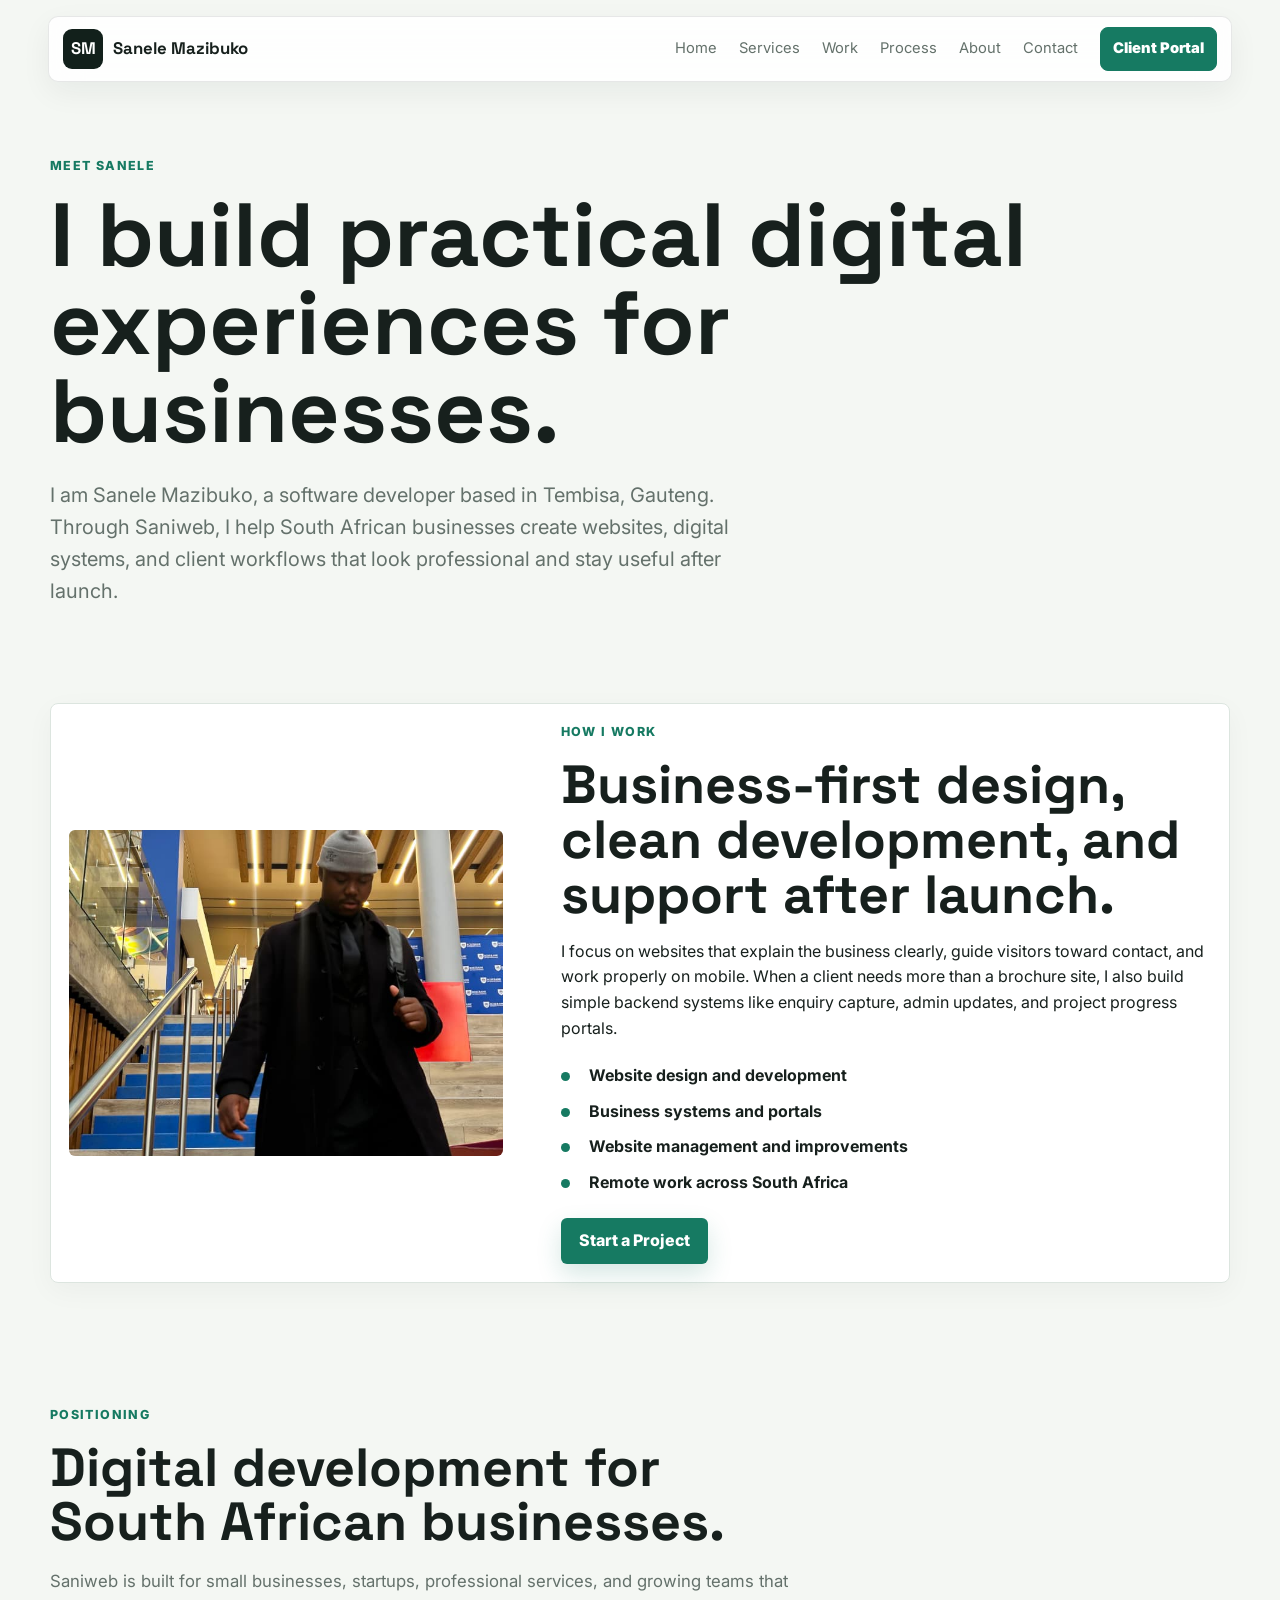
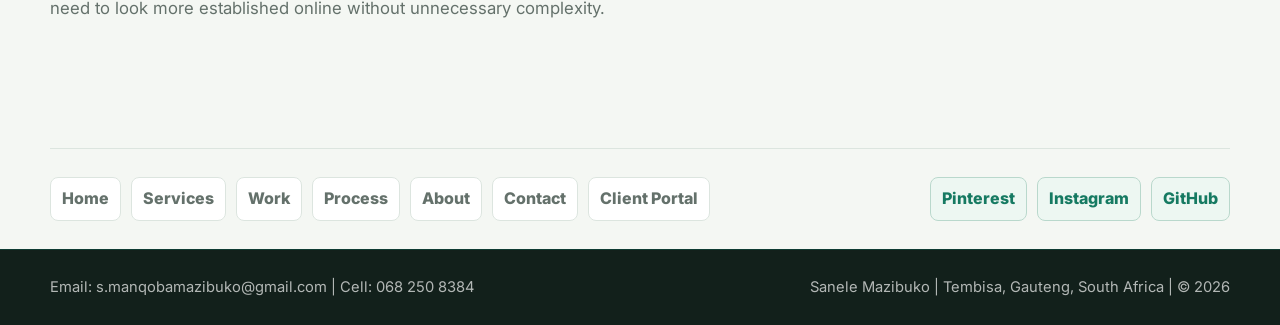
==== commit 42f00e0d: "Update Sanele photos and remove email marketing" ====
--- a/about.html
+++ b/about.html
@@ -26,7 +26,7 @@
     </section>
     <section class="about-detail section-wrap no-top">
       <div class="about-layout reveal">
-        <img src="images/Dopey.jpg" alt="Sanele Mazibuko creative development visual" />
+        <img src="images/sanele-formal.jpg" alt="Sanele Mazibuko" />
         <div>
           <p class="eyebrow dark">How I Work</p>
           <h2>Business-first design, clean development, and support after launch.</h2>
